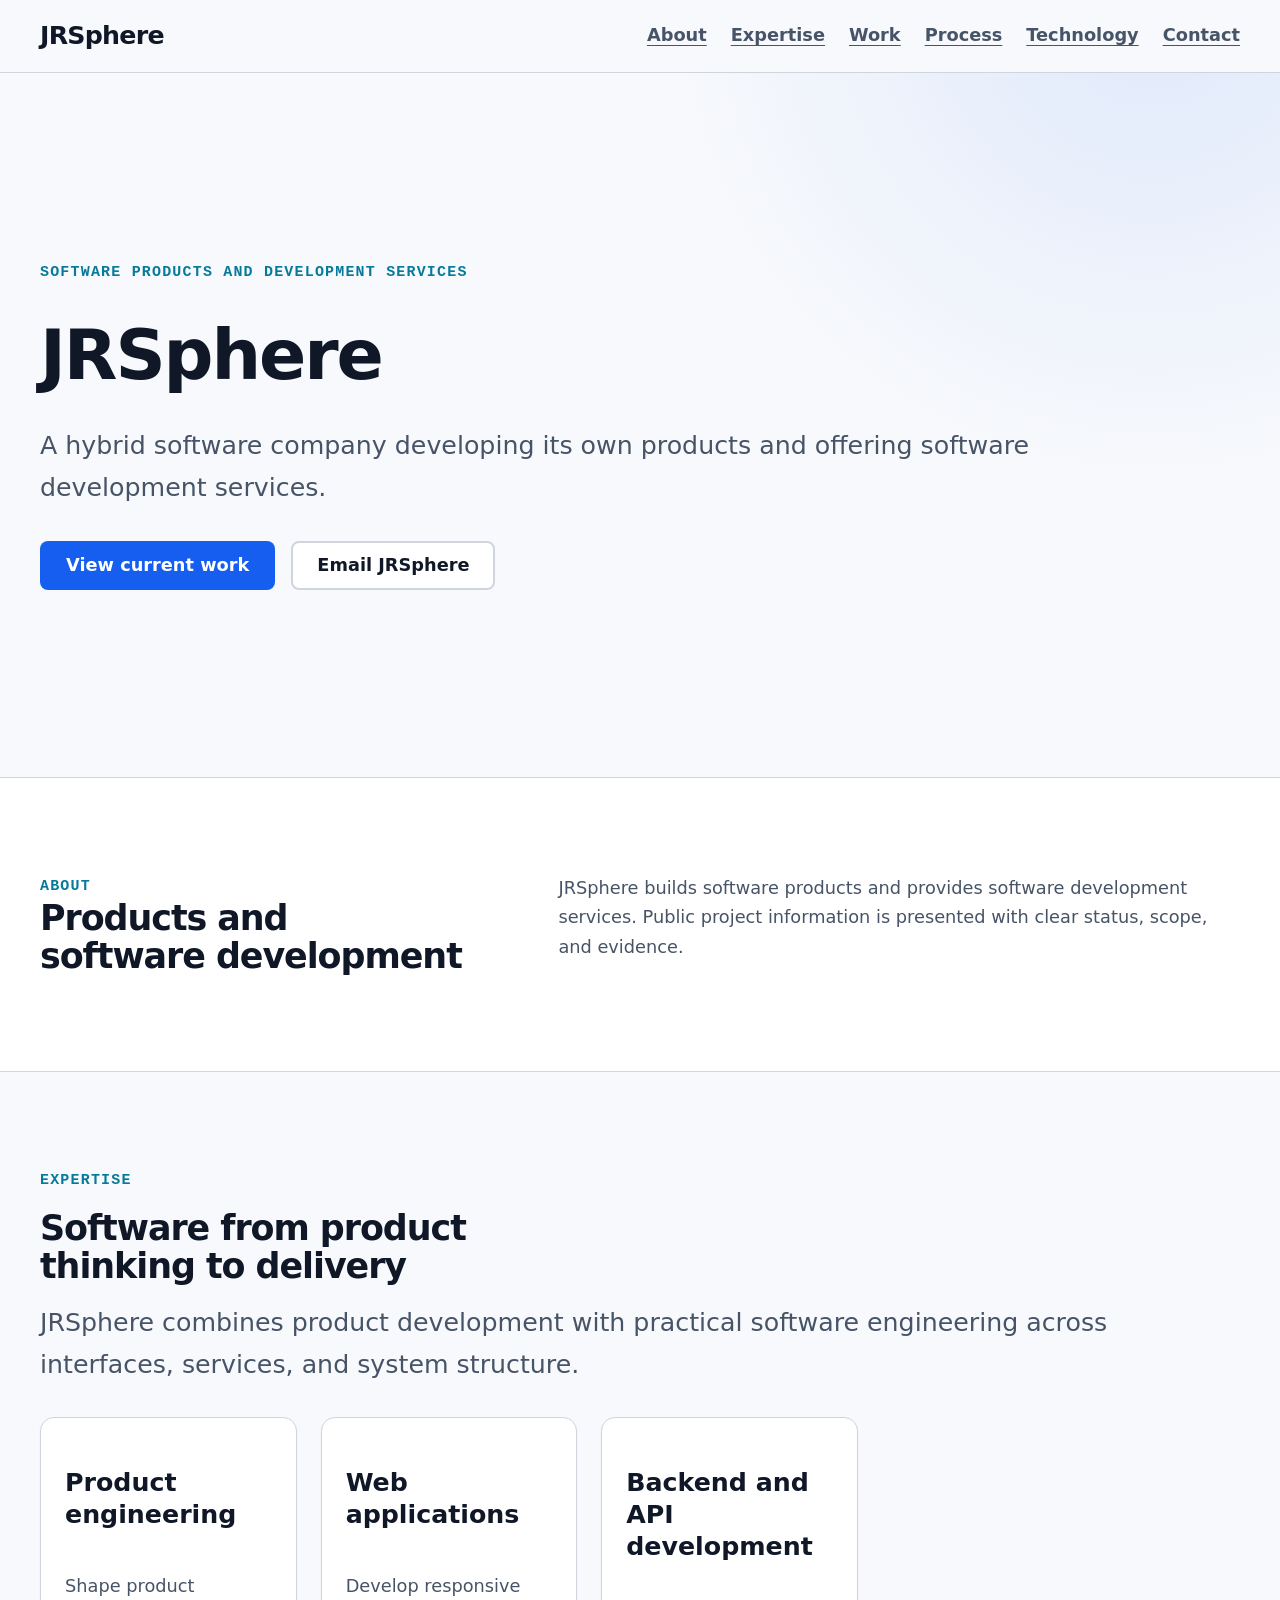
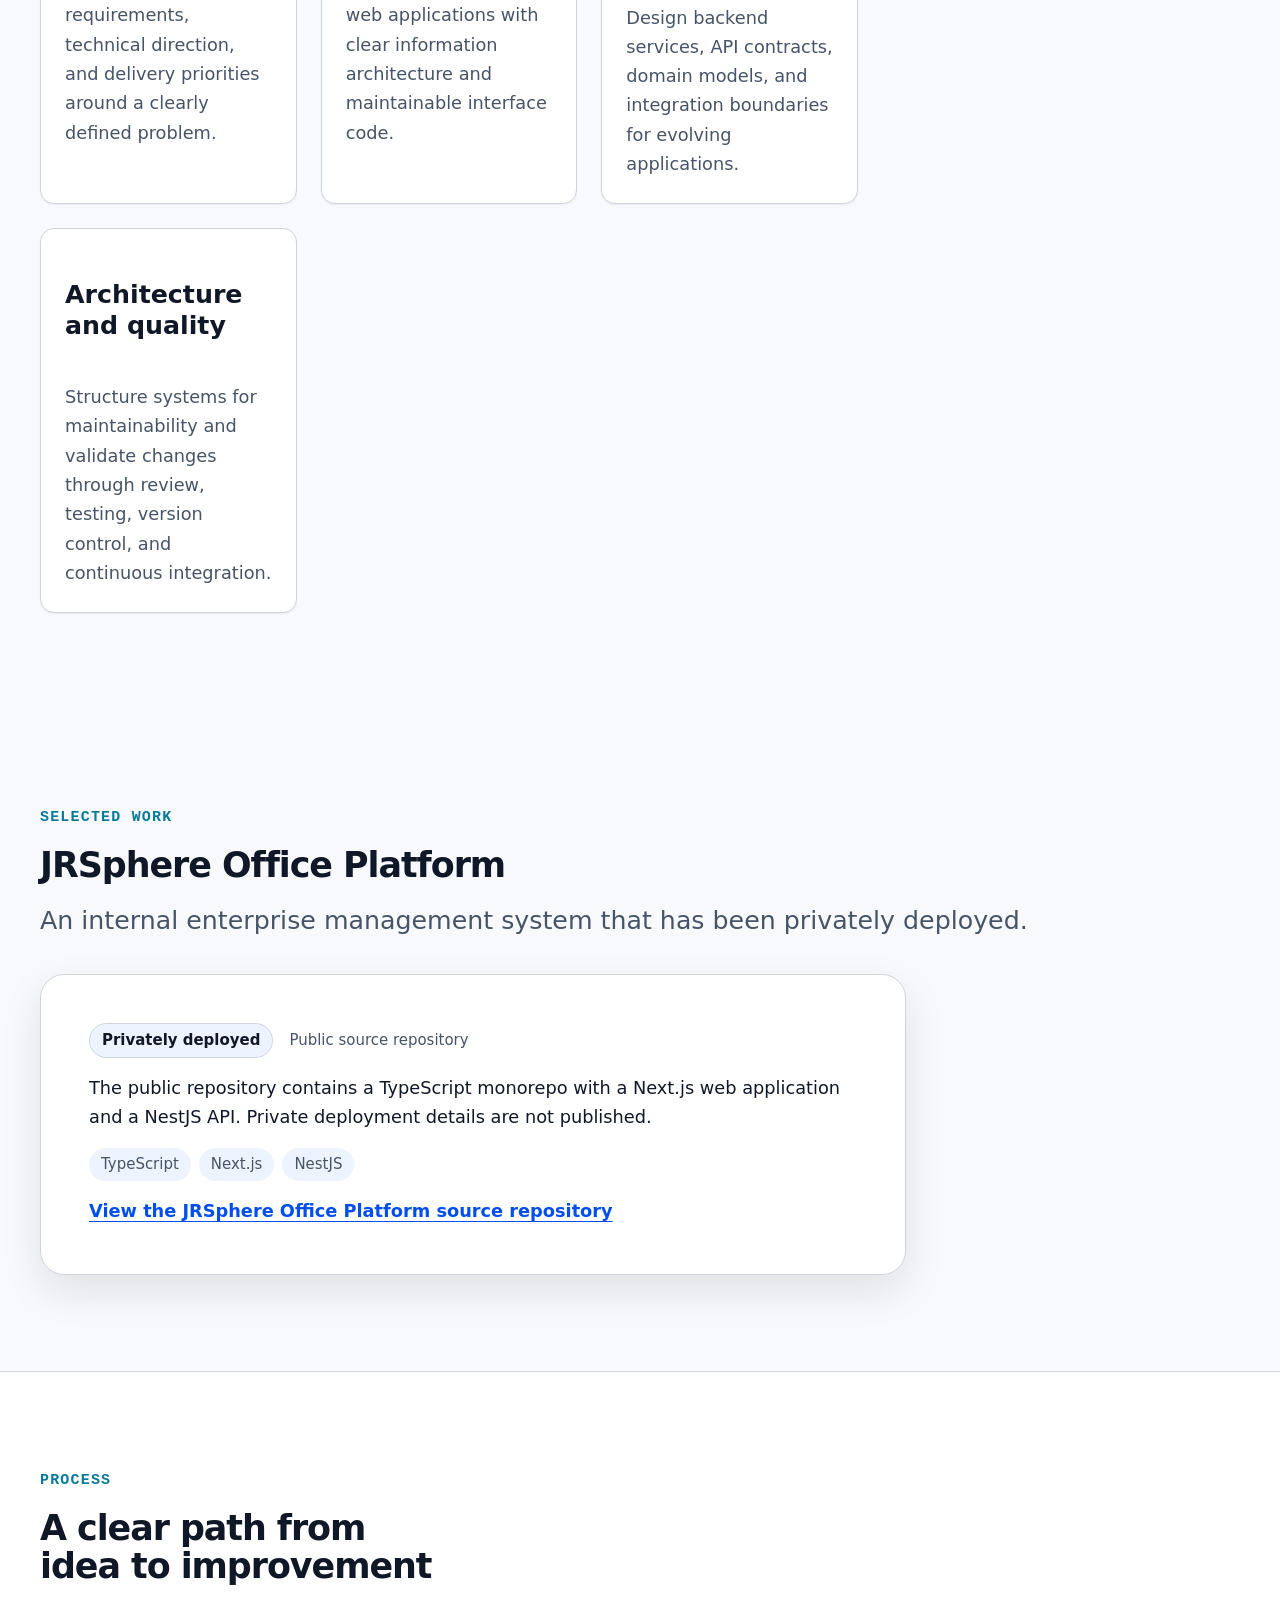
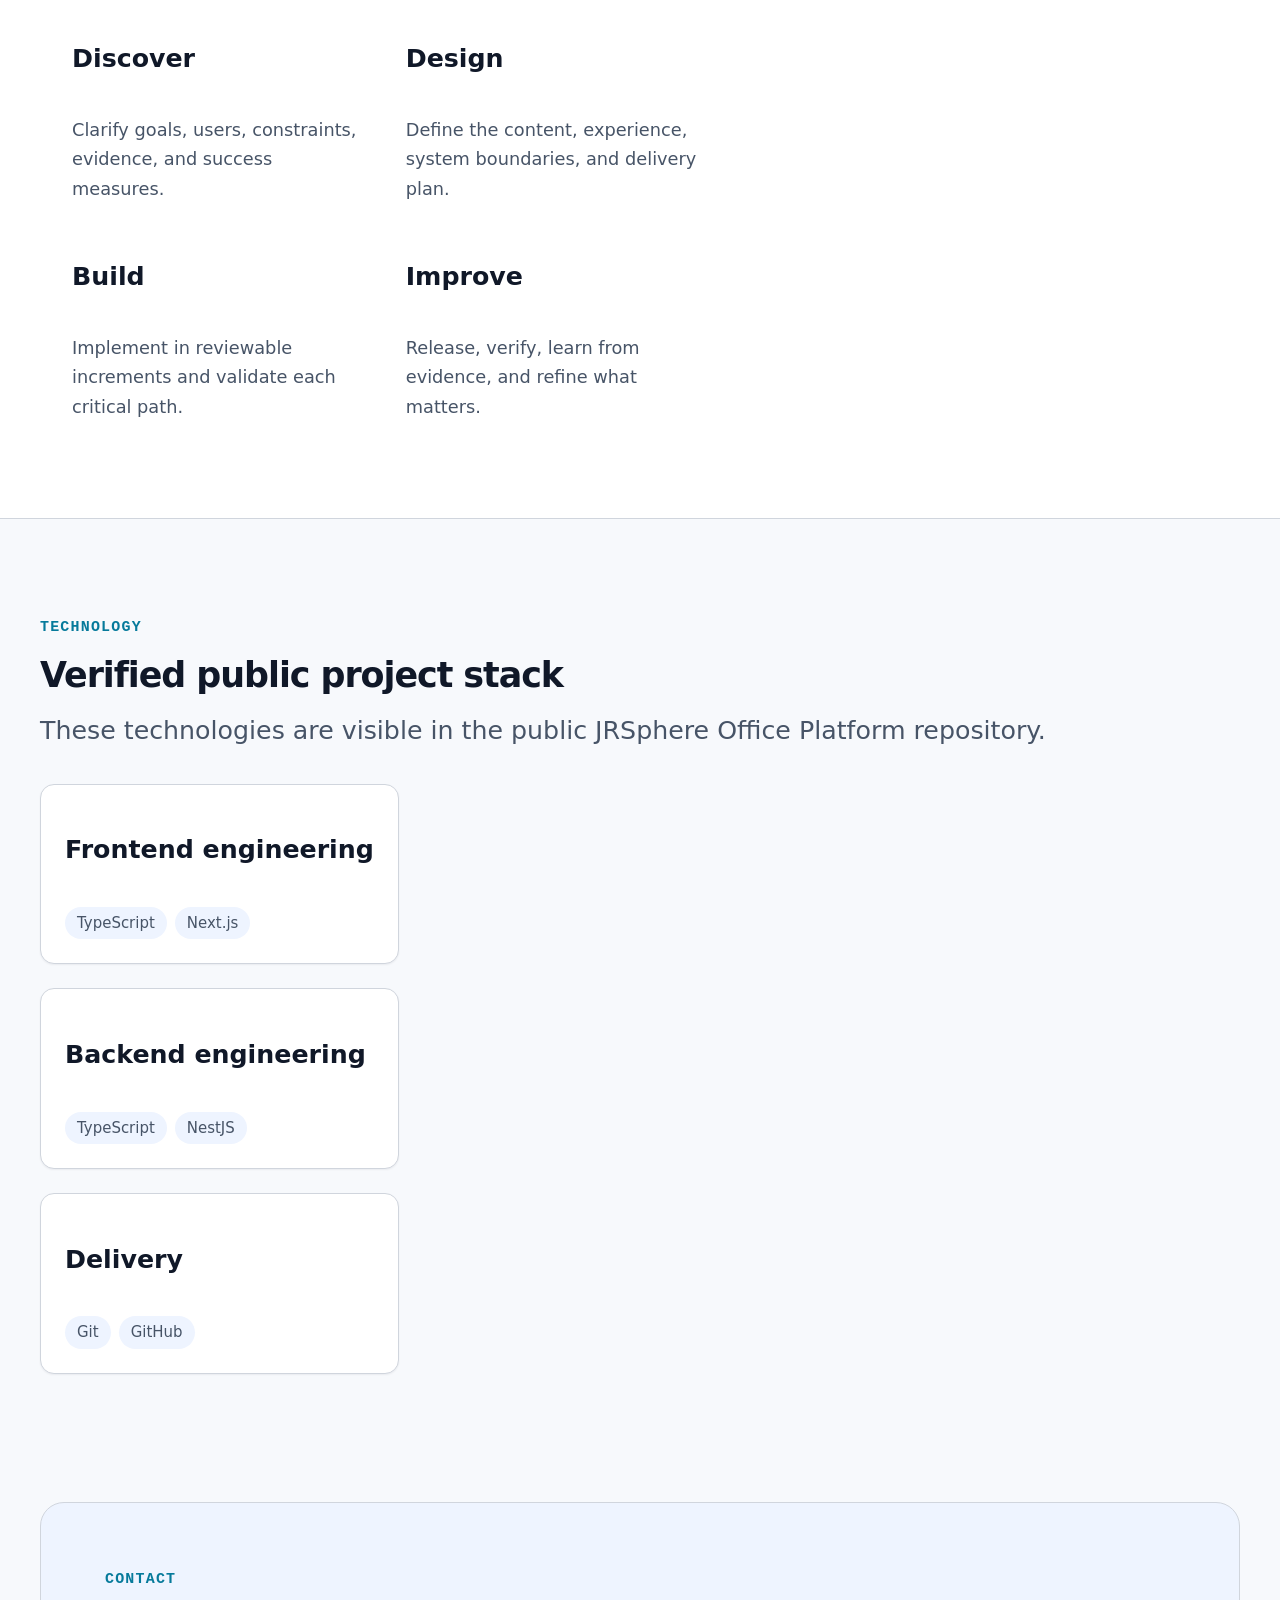
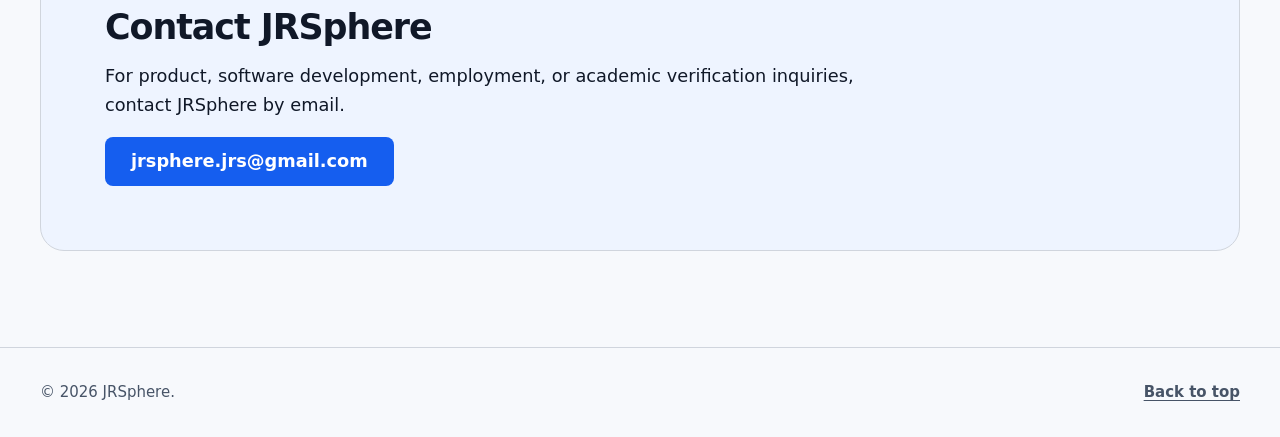
==== index.html @ bf69dee0 "feat: add static JRSphere website Co-authored-by: arena-agent <297053741+arena-agent@users.noreply.g" ====
<!doctype html>
<html lang="en">
  <head>
    <meta charset="utf-8">
    <meta name="viewport" content="width=device-width, initial-scale=1">
    <title>JRSphere | Software products and development services</title>
    <meta
      name="description"
      content="JRSphere is a hybrid software company building products and providing software development services."
    >
    <meta name="robots" content="noindex, nofollow">
    <link rel="canonical" href="https://jrspherejrs.github.io/website/">

    <meta property="og:type" content="website">
    <meta property="og:site_name" content="JRSphere">
    <meta property="og:title" content="JRSphere | Software products and development services">
    <meta
      property="og:description"
      content="JRSphere is a hybrid software company building products and providing software development services."
    >
    <meta property="og:url" content="https://jrspherejrs.github.io/website/">
    <meta
      property="og:image"
      content="https://jrspherejrs.github.io/website/assets/images/og/jrsphere-social.png"
    >
    <meta property="og:image:width" content="1200">
    <meta property="og:image:height" content="630">
    <meta
      property="og:image:alt"
      content="JRSphere — Software products and development services"
    >

    <meta name="twitter:card" content="summary_large_image">
    <meta name="twitter:title" content="JRSphere | Software products and development services">
    <meta
      name="twitter:description"
      content="JRSphere is a hybrid software company building products and providing software development services."
    >
    <meta
      name="twitter:image"
      content="https://jrspherejrs.github.io/website/assets/images/og/jrsphere-social.png"
    >
    <meta
      name="twitter:image:alt"
      content="JRSphere — Software products and development services"
    >

    <meta name="theme-color" content="#f7f9fc" media="(prefers-color-scheme: light)">
    <meta name="theme-color" content="#081120" media="(prefers-color-scheme: dark)">
    <link rel="icon" href="assets/icons/favicon.svg" type="image/svg+xml">
    <link rel="stylesheet" href="assets/css/reset.css">
    <link rel="stylesheet" href="assets/css/tokens.css">
    <link rel="stylesheet" href="assets/css/main.css">
    <script type="application/ld+json">
      {
        "@context": "https://schema.org",
        "@graph": [
          {
            "@type": "Organization",
            "@id": "https://jrspherejrs.github.io/website/#organization",
            "name": "JRSphere",
            "url": "https://jrspherejrs.github.io/website/",
            "email": "mailto:jrsphere.jrs@gmail.com",
            "sameAs": ["https://github.com/JRSphere"]
          },
          {
            "@type": "WebSite",
            "@id": "https://jrspherejrs.github.io/website/#website",
            "url": "https://jrspherejrs.github.io/website/",
            "name": "JRSphere",
            "publisher": {
              "@id": "https://jrspherejrs.github.io/website/#organization"
            },
            "inLanguage": "en"
          }
        ]
      }
    </script>
  </head>
  <body id="top">
    <a class="skip-link" href="#main-content">Skip to main content</a>

    <header class="site-header">
      <div class="container site-header__inner">
        <a class="wordmark" href="./" aria-label="JRSphere home">JRSphere</a>
        <nav aria-label="Primary navigation">
          <ul class="nav-list" role="list">
            <li><a href="#about">About</a></li>
            <li><a href="#expertise">Expertise</a></li>
            <li><a href="#work">Work</a></li>
            <li><a href="#process">Process</a></li>
            <li><a href="#technology">Technology</a></li>
            <li><a href="#contact">Contact</a></li>
          </ul>
        </nav>
      </div>
    </header>

    <main id="main-content">
      <section class="hero section" aria-labelledby="hero-title">
        <div class="container stack stack--large">
          <p class="eyebrow">Software products and development services</p>
          <h1 id="hero-title">JRSphere</h1>
          <p class="hero__summary">
            A hybrid software company developing its own products and offering
            software development services.
          </p>
          <div class="cluster">
            <a class="button button--primary" href="#work">View current work</a>
            <a class="button button--secondary" href="mailto:jrsphere.jrs@gmail.com">
              Email JRSphere
            </a>
          </div>
        </div>
      </section>

      <section class="section section--surface" id="about" aria-labelledby="about-title">
        <div class="container content-grid">
          <div>
            <p class="eyebrow">About</p>
            <h2 id="about-title">Products and software development</h2>
          </div>
          <div class="prose">
            <p>
              JRSphere builds software products and provides software development
              services. Public project information is presented with clear status,
              scope, and evidence.
            </p>
          </div>
        </div>
      </section>

      <section class="section" id="expertise" aria-labelledby="expertise-title">
        <div class="container stack stack--large">
          <div class="section-heading stack">
            <p class="eyebrow">Expertise</p>
            <h2 id="expertise-title">Software from product thinking to delivery</h2>
            <p>
              JRSphere combines product development with practical software
              engineering across interfaces, services, and system structure.
            </p>
          </div>

          <div class="card-grid">
            <article class="card stack">
              <h3>Product engineering</h3>
              <p>
                Shape product requirements, technical direction, and delivery
                priorities around a clearly defined problem.
              </p>
            </article>
            <article class="card stack">
              <h3>Web applications</h3>
              <p>
                Develop responsive web applications with clear information
                architecture and maintainable interface code.
              </p>
            </article>
            <article class="card stack">
              <h3>Backend and API development</h3>
              <p>
                Design backend services, API contracts, domain models, and
                integration boundaries for evolving applications.
              </p>
            </article>
            <article class="card stack">
              <h3>Architecture and quality</h3>
              <p>
                Structure systems for maintainability and validate changes through
                review, testing, version control, and continuous integration.
              </p>
            </article>
          </div>
        </div>
      </section>

      <section class="section" id="work" aria-labelledby="work-title">
        <div class="container stack stack--large">
          <div class="section-heading stack">
            <p class="eyebrow">Selected work</p>
            <h2 id="work-title">JRSphere Office Platform</h2>
            <p>
              An internal enterprise management system that has been privately
              deployed.
            </p>
          </div>

          <article class="project-card stack">
            <div class="cluster project-card__meta">
              <span class="status">Privately deployed</span>
              <span>Public source repository</span>
            </div>
            <p>
              The public repository contains a TypeScript monorepo with a Next.js
              web application and a NestJS API. Private deployment details are not
              published.
            </p>
            <ul class="tag-list" role="list" aria-label="Technologies">
              <li>TypeScript</li>
              <li>Next.js</li>
              <li>NestJS</li>
            </ul>
            <p>
              <a class="text-link" href="https://github.com/JRSphere/jrs-platform">
                View the JRSphere Office Platform source repository
              </a>
            </p>
          </article>
        </div>
      </section>

      <section class="section section--surface" id="process" aria-labelledby="process-title">
        <div class="container stack stack--large">
          <div class="section-heading stack">
            <p class="eyebrow">Process</p>
            <h2 id="process-title">A clear path from idea to improvement</h2>
          </div>

          <ol class="process-list">
            <li class="stack">
              <h3>Discover</h3>
              <p>Clarify goals, users, constraints, evidence, and success measures.</p>
            </li>
            <li class="stack">
              <h3>Design</h3>
              <p>Define the content, experience, system boundaries, and delivery plan.</p>
            </li>
            <li class="stack">
              <h3>Build</h3>
              <p>Implement in reviewable increments and validate each critical path.</p>
            </li>
            <li class="stack">
              <h3>Improve</h3>
              <p>Release, verify, learn from evidence, and refine what matters.</p>
            </li>
          </ol>
        </div>
      </section>

      <section class="section" id="technology" aria-labelledby="technology-title">
        <div class="container stack stack--large">
          <div class="section-heading stack">
            <p class="eyebrow">Technology</p>
            <h2 id="technology-title">Verified public project stack</h2>
            <p>
              These technologies are visible in the public JRSphere Office Platform
              repository.
            </p>
          </div>

          <div class="technology-groups">
            <section class="technology-group stack" aria-labelledby="frontend-title">
              <h3 id="frontend-title">Frontend engineering</h3>
              <ul class="tag-list" role="list">
                <li>TypeScript</li>
                <li>Next.js</li>
              </ul>
            </section>
            <section class="technology-group stack" aria-labelledby="backend-title">
              <h3 id="backend-title">Backend engineering</h3>
              <ul class="tag-list" role="list">
                <li>TypeScript</li>
                <li>NestJS</li>
              </ul>
            </section>
            <section class="technology-group stack" aria-labelledby="delivery-title">
              <h3 id="delivery-title">Delivery</h3>
              <ul class="tag-list" role="list">
                <li>Git</li>
                <li>GitHub</li>
              </ul>
            </section>
          </div>
        </div>
      </section>

      <section class="section section--contact" id="contact" aria-labelledby="contact-title">
        <div class="container contact-panel stack">
          <p class="eyebrow">Contact</p>
          <h2 id="contact-title">Contact JRSphere</h2>
          <p>
            For product, software development, employment, or academic verification
            inquiries, contact JRSphere by email.
          </p>
          <p>
            <a class="button button--primary" href="mailto:jrsphere.jrs@gmail.com">
              jrsphere.jrs@gmail.com
            </a>
          </p>
        </div>
      </section>
    </main>

    <footer class="site-footer">
      <div class="container cluster site-footer__inner">
        <p>© 2026 JRSphere.</p>
        <a href="#top">Back to top</a>
      </div>
    </footer>
  </body>
</html>
---- assets/css/tokens.css ----
:root {
  color-scheme: light dark;

  --color-bg: #f7f9fc;
  --color-surface: #ffffff;
  --color-surface-raised: #eef4ff;
  --color-text: #101828;
  --color-text-muted: #475467;
  --color-brand: #155eef;
  --color-brand-strong: #004eeb;
  --color-accent: #067a9b;
  --color-border: #d0d5dd;
  --color-focus: #ffbf47;
  --color-on-brand: #ffffff;

  --font-sans: Inter, ui-sans-serif, system-ui, -apple-system, BlinkMacSystemFont,
    "Segoe UI", sans-serif;
  --font-mono: "IBM Plex Mono", "SFMono-Regular", Consolas, monospace;

  --step--1: clamp(0.875rem, 0.84rem + 0.12vw, 0.95rem);
  --step-0: clamp(1rem, 0.95rem + 0.2vw, 1.125rem);
  --step-1: clamp(1.25rem, 1.1rem + 0.6vw, 1.6rem);
  --step-2: clamp(1.6rem, 1.3rem + 1.1vw, 2.25rem);
  --step-3: clamp(2.1rem, 1.6rem + 2vw, 3.5rem);
  --step-4: clamp(2.7rem, 1.8rem + 3.2vw, 5rem);

  --space-1: 0.25rem;
  --space-2: 0.5rem;
  --space-3: 0.75rem;
  --space-4: 1rem;
  --space-6: 1.5rem;
  --space-8: 2rem;
  --space-12: 3rem;
  --space-16: 4rem;
  --space-24: 6rem;

  --radius-sm: 0.5rem;
  --radius-md: 0.875rem;
  --radius-lg: 1.5rem;
  --shadow-sm: 0 1px 2px rgb(16 24 40 / 0.06);
  --shadow-md: 0 1rem 2.5rem rgb(16 24 40 / 0.1);
  --content-max: 75rem;
  --text-max: 68ch;
}

@media (prefers-color-scheme: dark) {
  :root {
    --color-bg: #081120;
    --color-surface: #101828;
    --color-surface-raised: #16233a;
    --color-text: #f2f4f7;
    --color-text-muted: #b8c2d1;
    --color-brand: #84adff;
    --color-brand-strong: #b2ccff;
    --color-accent: #67e3f9;
    --color-border: #344054;
    --color-focus: #ffbf47;
    --color-on-brand: #081120;
    --shadow-sm: 0 1px 2px rgb(0 0 0 / 0.3);
    --shadow-md: 0 1rem 2.5rem rgb(0 0 0 / 0.35);
  }
}
---- assets/css/main.css ----
html {
  background: var(--color-bg);
  scroll-behavior: smooth;
}

body {
  background:
    radial-gradient(circle at 90% 0%, rgba(21, 94, 239, 0.1), transparent 30rem),
    var(--color-bg);
  color: var(--color-text);
  font-family: var(--font-sans);
  font-size: var(--step-0);
  line-height: 1.65;
  -webkit-font-smoothing: antialiased;
}

h1,
h2 {
  max-inline-size: 22ch;
  font-weight: 750;
  letter-spacing: -0.03em;
  line-height: 1.1;
  text-wrap: balance;
}

h1 {
  font-size: var(--step-4);
}

h2 {
  font-size: var(--step-2);
}

p {
  max-inline-size: var(--text-max);
}

a {
  text-underline-offset: 0.2em;
  text-decoration-thickness: 0.08em;
}

a:hover {
  text-decoration-thickness: 0.14em;
}

:focus-visible {
  outline: 0.2rem solid var(--color-focus);
  outline-offset: 0.2rem;
}

.container {
  inline-size: min(100% - 2rem, var(--content-max));
  margin-inline: auto;
}

.section {
  padding-block: clamp(var(--space-16), 10vw, var(--space-24));
}

.section--surface {
  background: var(--color-surface);
  border-block: 1px solid var(--color-border);
}

.section--contact {
  padding-block-start: var(--space-8);
}

.stack {
  display: flex;
  flex-direction: column;
  align-items: flex-start;
  gap: var(--space-4);
}

.stack--large {
  gap: var(--space-8);
}

.cluster {
  display: flex;
  flex-wrap: wrap;
  align-items: center;
  gap: var(--space-4);
}

.skip-link {
  position: fixed;
  inset-block-start: var(--space-4);
  inset-inline-start: var(--space-4);
  z-index: 10;
  padding: var(--space-3) var(--space-4);
  border-radius: var(--radius-sm);
  background: var(--color-text);
  color: var(--color-bg);
  font-weight: 700;
  transform: translateY(-200%);
}

.skip-link:focus {
  transform: translateY(0);
}

.site-header {
  border-block-end: 1px solid var(--color-border);
  background: var(--color-bg);
}

.site-header__inner {
  display: flex;
  flex-wrap: wrap;
  align-items: center;
  justify-content: space-between;
  gap: var(--space-4) var(--space-8);
  min-block-size: 4.5rem;
  padding-block: var(--space-3);
}

.wordmark {
  color: var(--color-text);
  font-size: var(--step-1);
  font-weight: 800;
  letter-spacing: -0.03em;
  text-decoration: none;
}

.nav-list {
  display: flex;
  flex-wrap: wrap;
  gap: var(--space-3) var(--space-6);
}

.nav-list a,
.site-footer a {
  color: var(--color-text-muted);
  font-weight: 650;
}

.nav-list a:hover,
.site-footer a:hover {
  color: var(--color-brand-strong);
}

.hero {
  min-block-size: min(44rem, calc(100vh - 4.5rem));
  display: grid;
  align-items: center;
}

.hero__summary {
  color: var(--color-text-muted);
  font-size: var(--step-1);
}

.eyebrow {
  color: var(--color-accent);
  font-family: var(--font-mono);
  font-size: var(--step--1);
  font-weight: 700;
  letter-spacing: 0.08em;
  text-transform: uppercase;
}

.button {
  display: inline-flex;
  align-items: center;
  justify-content: center;
  min-block-size: 2.75rem;
  padding: var(--space-3) var(--space-6);
  border: 2px solid transparent;
  border-radius: var(--radius-sm);
  font-weight: 750;
  line-height: 1.2;
  text-align: center;
  text-decoration: none;
}

.button--primary {
  background: var(--color-brand);
  color: var(--color-on-brand);
}

.button--primary:hover {
  background: var(--color-brand-strong);
}

.button--secondary {
  border-color: var(--color-border);
  background: var(--color-surface);
  color: var(--color-text);
}

.button--secondary:hover {
  border-color: var(--color-brand);
}

.content-grid {
  display: grid;
  gap: var(--space-8);
}

.prose {
  color: var(--color-text-muted);
}

.section-heading > p:last-child {
  color: var(--color-text-muted);
  font-size: var(--step-1);
}

.card-grid,
.technology-groups {
  display: grid;
  grid-template-columns: repeat(auto-fit, minmax(min(100%, 16rem), 1fr));
  gap: var(--space-6);
}

.card,
.technology-group {
  padding: var(--space-6);
  border: 1px solid var(--color-border);
  border-radius: var(--radius-md);
  background: var(--color-surface);
  box-shadow: var(--shadow-sm);
}

.card h3,
.process-list h3,
.technology-group h3 {
  font-size: var(--step-1);
  line-height: 1.25;
}

.card p,
.process-list p {
  color: var(--color-text-muted);
}

.process-list {
  display: grid;
  grid-template-columns: repeat(auto-fit, minmax(min(100%, 14rem), 1fr));
  gap: var(--space-8);
  margin: 0;
  padding-inline-start: var(--space-6);
}

.process-list li {
  padding-inline-start: var(--space-2);
}

.process-list li::marker {
  color: var(--color-brand-strong);
  font-family: var(--font-mono);
  font-weight: 800;
}

.project-card {
  padding: clamp(var(--space-6), 5vw, var(--space-12));
  border: 1px solid var(--color-border);
  border-radius: var(--radius-lg);
  background: var(--color-surface);
  box-shadow: var(--shadow-md);
}

.project-card__meta {
  color: var(--color-text-muted);
  font-size: var(--step--1);
}

.status {
  padding: var(--space-1) var(--space-3);
  border: 1px solid var(--color-border);
  border-radius: 999px;
  background: var(--color-surface-raised);
  color: var(--color-text);
  font-weight: 700;
}

.tag-list {
  display: flex;
  flex-wrap: wrap;
  gap: var(--space-2);
}

.tag-list li {
  padding: var(--space-1) var(--space-3);
  border-radius: 999px;
  background: var(--color-surface-raised);
  color: var(--color-text-muted);
  font-size: var(--step--1);
}

.text-link {
  color: var(--color-brand-strong);
  font-weight: 750;
}

.contact-panel {
  padding: clamp(var(--space-8), 7vw, var(--space-16));
  border: 1px solid var(--color-border);
  border-radius: var(--radius-lg);
  background: var(--color-surface-raised);
}

.site-footer {
  padding-block: var(--space-8);
  border-block-start: 1px solid var(--color-border);
  color: var(--color-text-muted);
  font-size: var(--step--1);
}

.site-footer__inner {
  justify-content: space-between;
}

@media (min-width: 48rem) {
  .content-grid {
    grid-template-columns: minmax(0, 0.8fr) minmax(0, 1.2fr);
    gap: var(--space-16);
  }
}

@media (prefers-reduced-motion: reduce) {
  html {
    scroll-behavior: auto;
  }
}

@media (forced-colors: active) {
  .button,
  .project-card,
  .contact-panel,
  .status {
    border: 1px solid ButtonText;
  }
}

.error-layout {
  display: grid;
  grid-template-rows: auto 1fr auto;
  min-block-size: 100vh;
}

.error-page {
  display: grid;
  align-items: center;
}

.error-panel {
  padding: clamp(var(--space-8), 7vw, var(--space-16));
  border: 1px solid var(--color-border);
  border-radius: var(--radius-lg);
  background: var(--color-surface);
  box-shadow: var(--shadow-md);
}

.error-code {
  color: var(--color-surface-raised);
  font-size: clamp(5rem, 22vw, 12rem);
  font-weight: 900;
  letter-spacing: -0.08em;
  line-height: 0.75;
  user-select: none;
}

.error-summary {
  color: var(--color-text-muted);
  font-size: var(--step-1);
}

@media (forced-colors: active) {
  .error-panel {
    border: 1px solid CanvasText;
  }

  .error-code {
    color: CanvasText;
  }
}
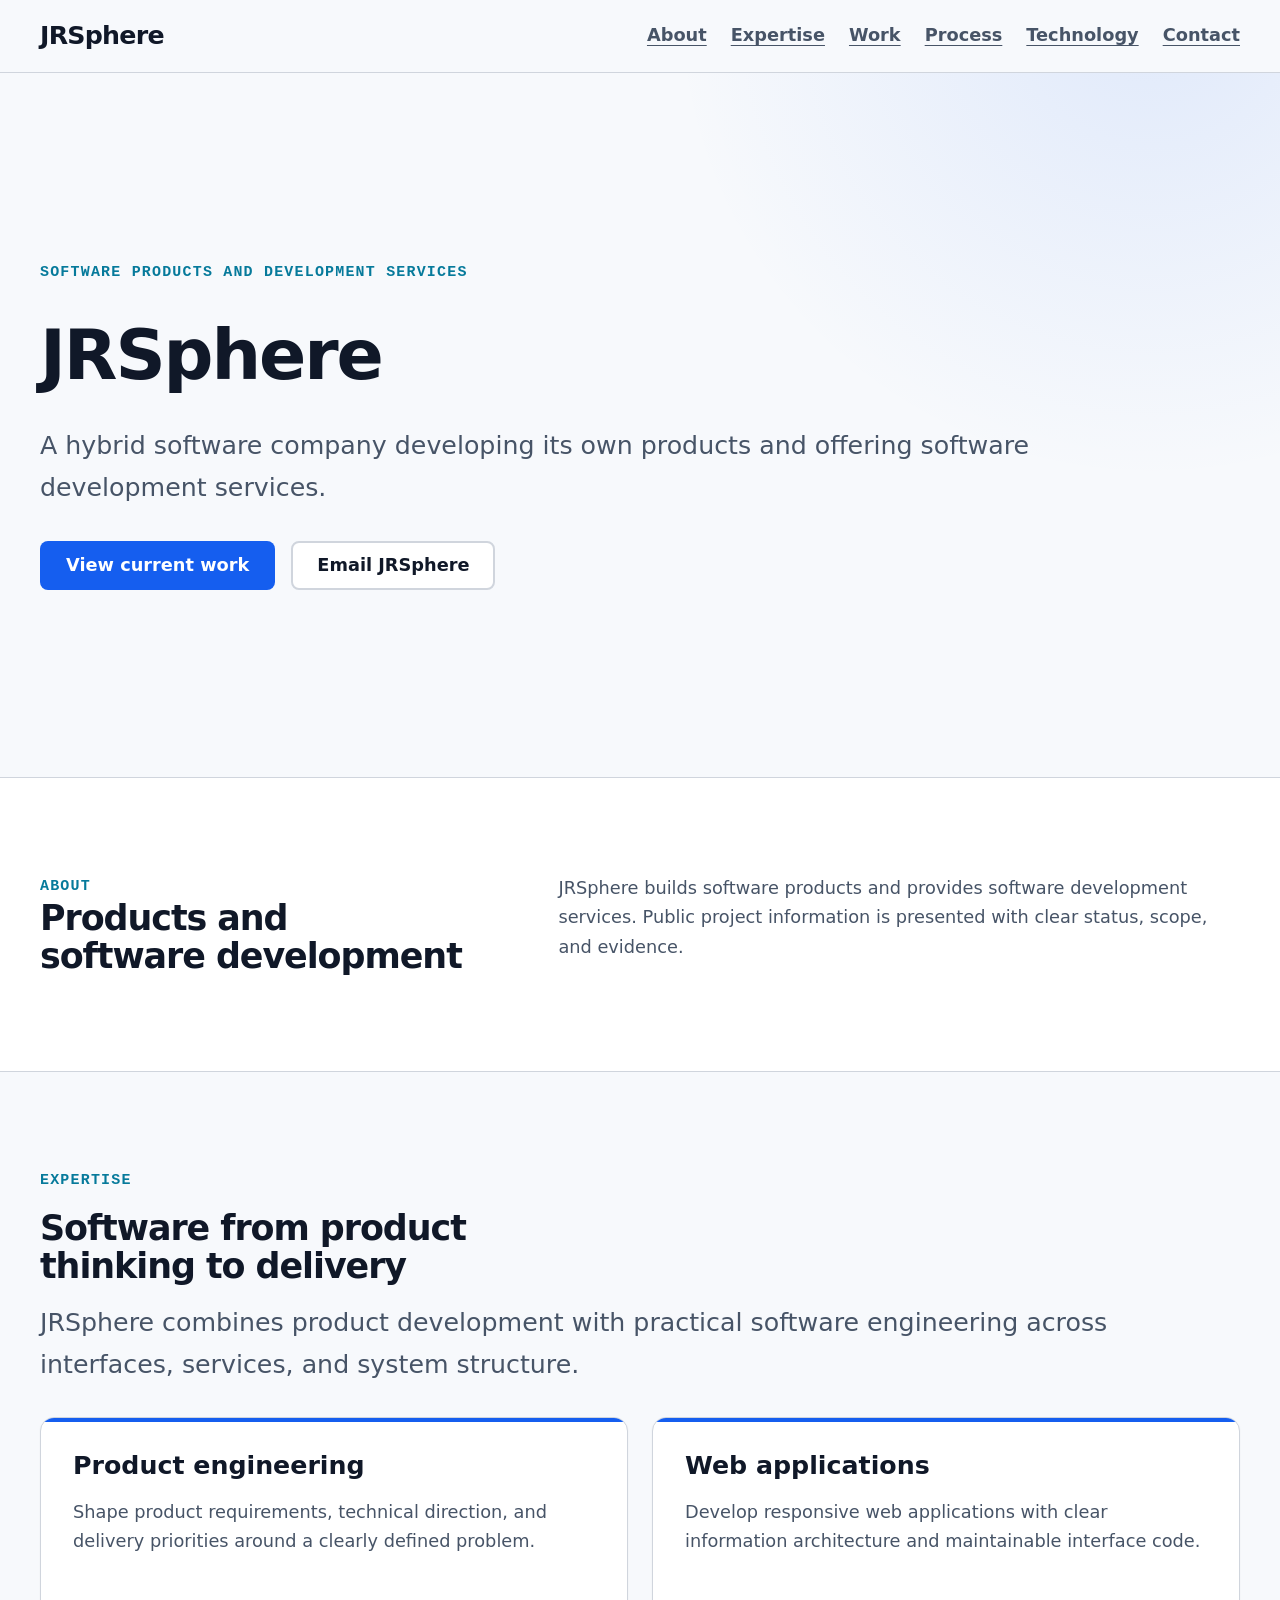
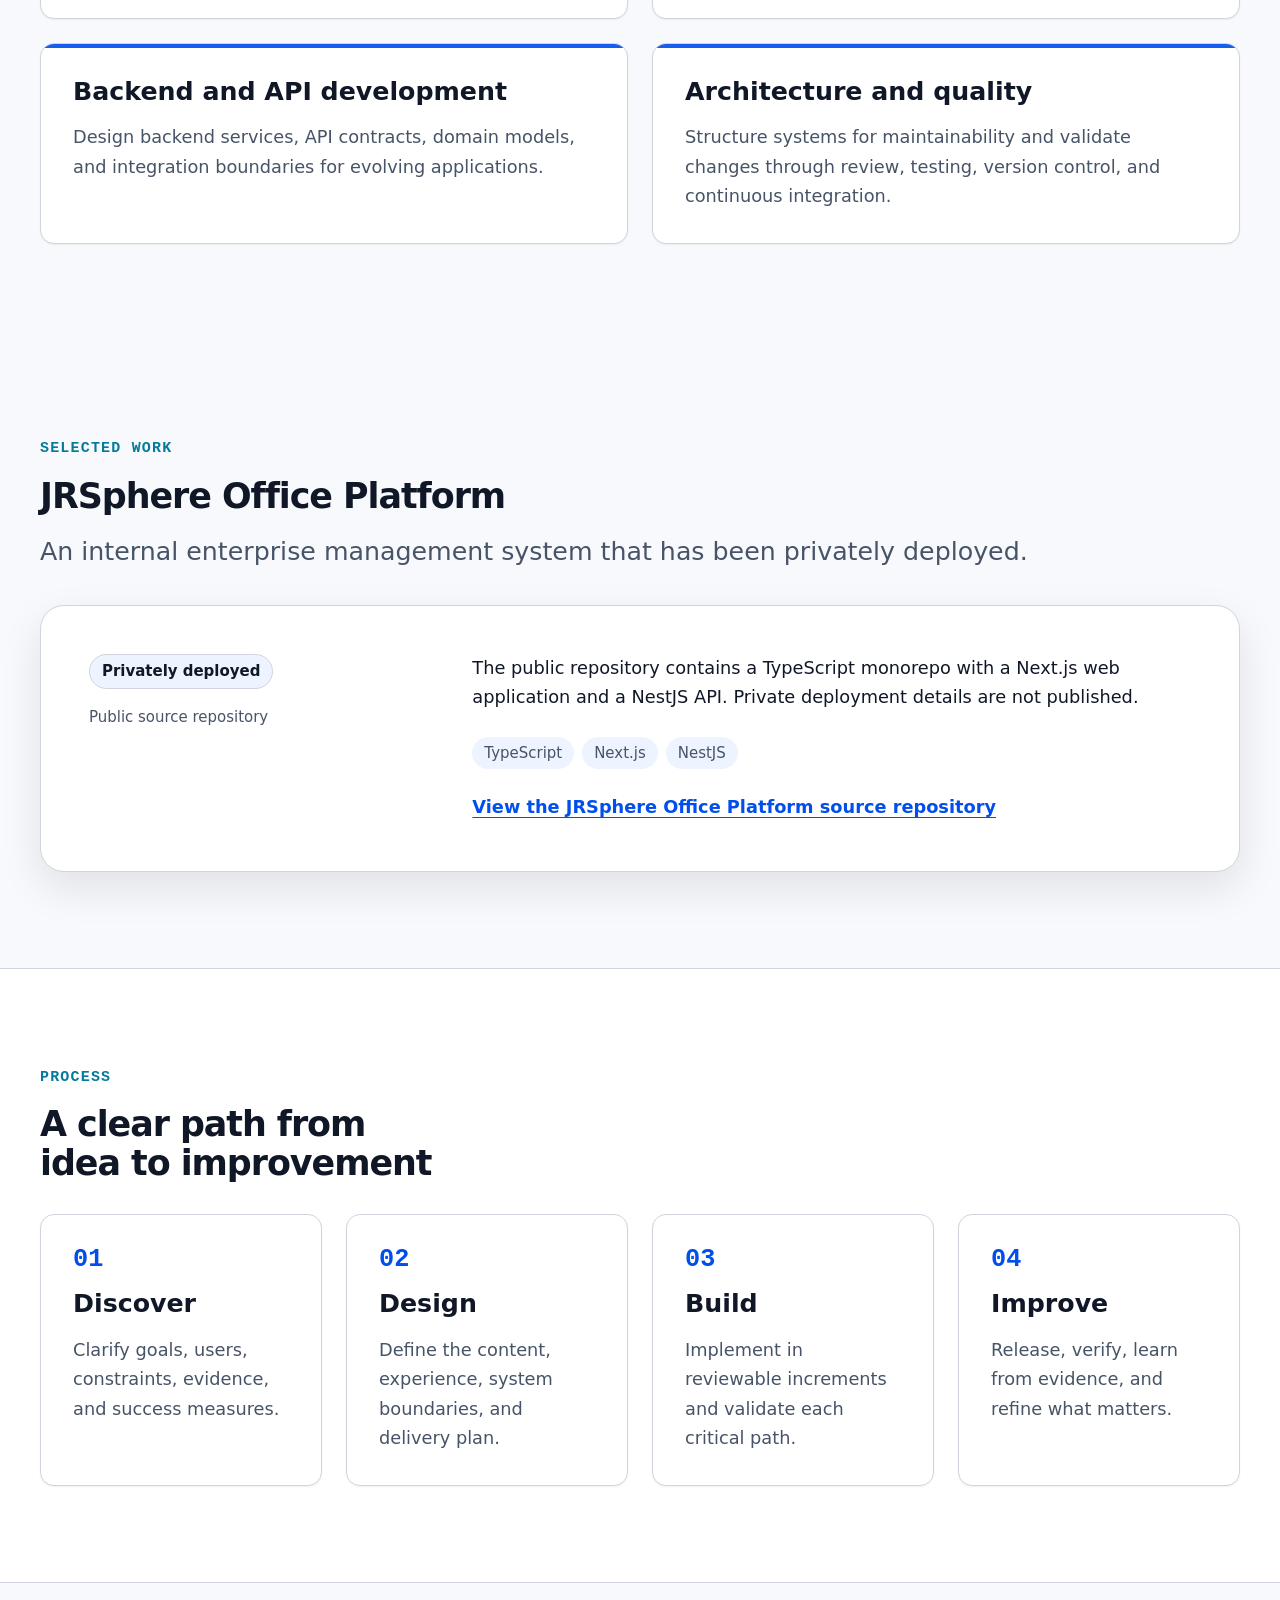
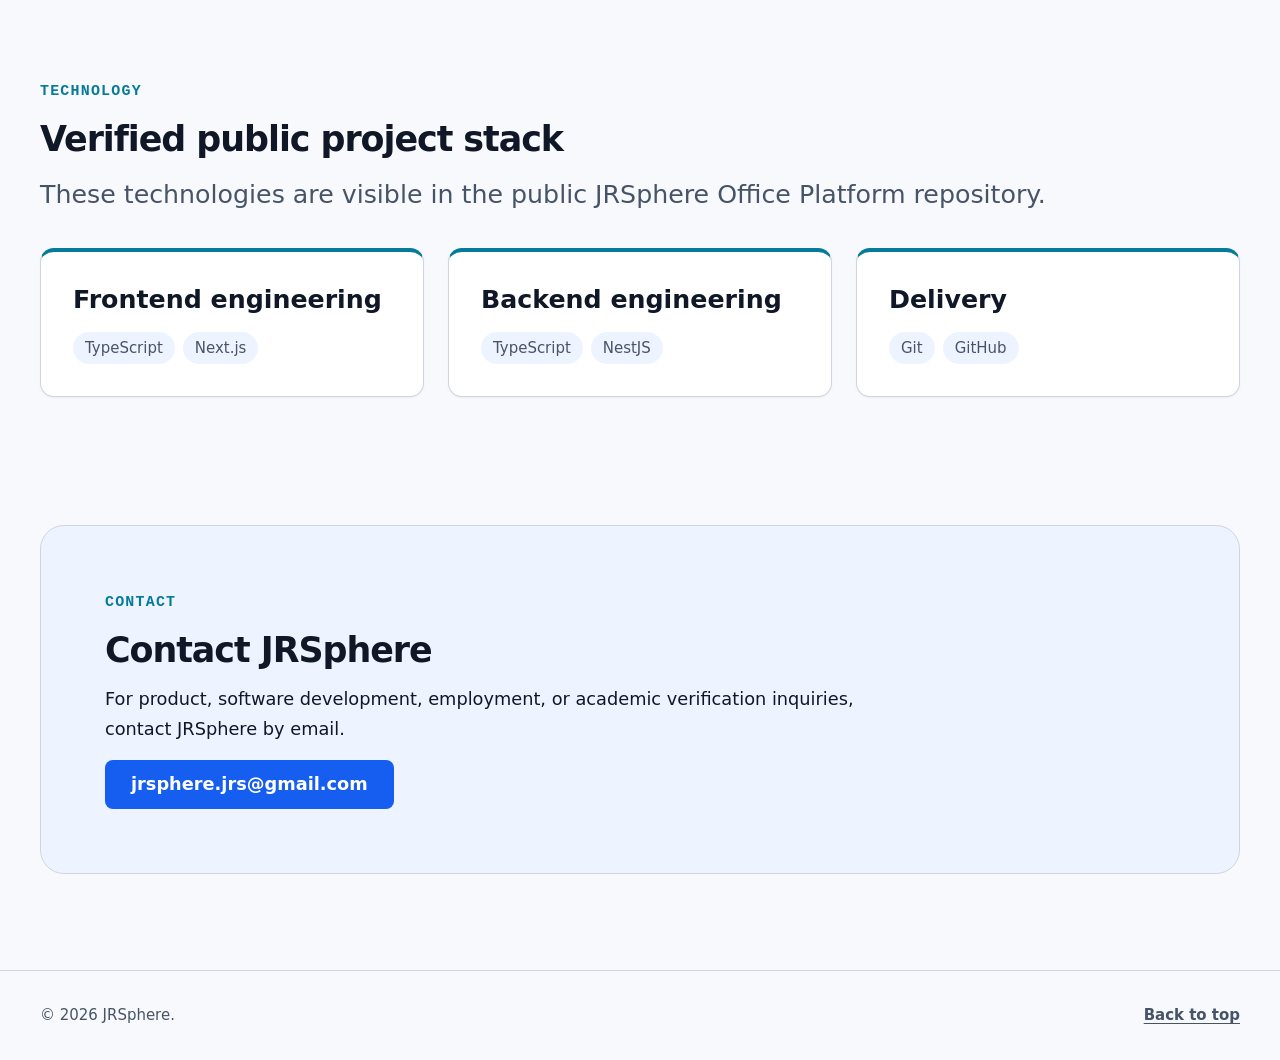
==== commit 75e1fe54: "feat: add professional responsive layouts Co-authored-by: arena-agent <297053741+arena-agent@users.n" ====
--- a/index.html
+++ b/index.html
@@ -83,7 +83,16 @@
     <header class="site-header">
       <div class="container site-header__inner">
         <a class="wordmark" href="./" aria-label="JRSphere home">JRSphere</a>
-        <nav aria-label="Primary navigation">
+        <button
+          class="nav-toggle"
+          type="button"
+          aria-expanded="false"
+          aria-controls="primary-navigation"
+          hidden
+        >
+          Menu
+        </button>
+        <nav id="primary-navigation" aria-label="Primary navigation">
           <ul class="nav-list" role="list">
             <li><a href="#about">About</a></li>
             <li><a href="#expertise">Expertise</a></li>
@@ -185,7 +194,7 @@
             </p>
           </div>
 
-          <article class="project-card stack">
+          <div class="project-card stack">
             <div class="cluster project-card__meta">
               <span class="status">Privately deployed</span>
               <span>Public source repository</span>
@@ -205,7 +214,7 @@
                 View the JRSphere Office Platform source repository
               </a>
             </p>
-          </article>
+          </div>
         </div>
       </section>
 
@@ -216,7 +225,7 @@
             <h2 id="process-title">A clear path from idea to improvement</h2>
           </div>
 
-          <ol class="process-list">
+          <ol class="process-list" role="list">
             <li class="stack">
               <h3>Discover</h3>
               <p>Clarify goals, users, constraints, evidence, and success measures.</p>
@@ -297,5 +306,6 @@
         <a href="#top">Back to top</a>
       </div>
     </footer>
+    <script src="assets/js/navigation.js" defer></script>
   </body>
 </html>
--- a/assets/css/tokens.css
+++ b/assets/css/tokens.css
@@ -10,7 +10,7 @@
   --color-brand-strong: #004eeb;
   --color-accent: #067a9b;
   --color-border: #d0d5dd;
-  --color-focus: #ffbf47;
+  --color-focus: #004eeb;
   --color-on-brand: #ffffff;
 
   --font-sans: Inter, ui-sans-serif, system-ui, -apple-system, BlinkMacSystemFont,
@@ -54,7 +54,7 @@
     --color-brand-strong: #b2ccff;
     --color-accent: #67e3f9;
     --color-border: #344054;
-    --color-focus: #ffbf47;
+    --color-focus: #67e3f9;
     --color-on-brand: #081120;
     --shadow-sm: 0 1px 2px rgb(0 0 0 / 0.3);
     --shadow-md: 0 1rem 2.5rem rgb(0 0 0 / 0.35);
--- a/assets/css/main.css
+++ b/assets/css/main.css
@@ -55,7 +55,7 @@
 }
 
 .section {
-  padding-block: clamp(var(--space-16), 10vw, var(--space-24));
+  padding-block: clamp(var(--space-12), 8vw, var(--space-24));
 }
 
 .section--surface {
@@ -70,7 +70,6 @@
 .stack {
   display: flex;
   flex-direction: column;
-  align-items: flex-start;
   gap: var(--space-4);
 }
 
@@ -83,6 +82,21 @@
   flex-wrap: wrap;
   align-items: center;
   gap: var(--space-4);
+}
+
+.stack > *,
+.cluster > *,
+.content-grid > *,
+.card-grid > *,
+.technology-groups > * {
+  min-inline-size: 0;
+}
+
+.card-grid,
+.project-card,
+.process-list,
+.technology-groups {
+  inline-size: 100%;
 }
 
 .skip-link {
@@ -108,13 +122,19 @@
 }
 
 .site-header__inner {
-  display: flex;
-  flex-wrap: wrap;
+  position: relative;
+  display: grid;
+  grid-template-columns: minmax(0, 1fr) auto;
   align-items: center;
-  justify-content: space-between;
-  gap: var(--space-4) var(--space-8);
+  gap: var(--space-3) var(--space-4);
   min-block-size: 4.5rem;
   padding-block: var(--space-3);
+}
+
+.site-header nav {
+  grid-column: 1 / -1;
+  inline-size: 100%;
+  max-inline-size: 100%;
 }
 
 .wordmark {
@@ -125,10 +145,42 @@
   text-decoration: none;
 }
 
+.nav-toggle {
+  display: inline-flex;
+  align-items: center;
+  justify-content: center;
+  gap: var(--space-2);
+  min-block-size: 2.75rem;
+  padding: var(--space-2) var(--space-3);
+  border: 1px solid var(--color-border);
+  border-radius: var(--radius-sm);
+  background: var(--color-surface);
+  color: var(--color-text);
+  cursor: pointer;
+  font: inherit;
+  font-weight: 750;
+}
+
+.nav-toggle::after {
+  content: "+";
+  font-family: var(--font-mono);
+  font-size: var(--step-1);
+  line-height: 1;
+}
+
+.nav-toggle[aria-expanded="true"]::after {
+  content: "−";
+}
+
 .nav-list {
-  display: flex;
-  flex-wrap: wrap;
-  gap: var(--space-3) var(--space-6);
+  display: grid;
+  grid-template-columns: repeat(2, minmax(0, 1fr));
+  gap: var(--space-1) var(--space-2);
+}
+
+.nav-list a {
+  display: block;
+  padding: var(--space-2) var(--space-1);
 }
 
 .nav-list a,
@@ -143,7 +195,6 @@
 }
 
 .hero {
-  min-block-size: min(44rem, calc(100vh - 4.5rem));
   display: grid;
   align-items: center;
 }
@@ -170,10 +221,24 @@
   padding: var(--space-3) var(--space-6);
   border: 2px solid transparent;
   border-radius: var(--radius-sm);
+  max-inline-size: 100%;
   font-weight: 750;
   line-height: 1.2;
+  overflow-wrap: anywhere;
   text-align: center;
   text-decoration: none;
+}
+
+.hero .cluster,
+.error-panel > .cluster,
+.contact-panel > p:last-child {
+  inline-size: 100%;
+}
+
+.hero .button,
+.error-panel > .cluster .button,
+.contact-panel .button {
+  inline-size: 100%;
 }
 
 .button--primary {
@@ -212,17 +277,37 @@
 .card-grid,
 .technology-groups {
   display: grid;
-  grid-template-columns: repeat(auto-fit, minmax(min(100%, 16rem), 1fr));
+  grid-template-columns: minmax(0, 1fr);
+  grid-auto-rows: 1fr;
   gap: var(--space-6);
 }
 
 .card,
 .technology-group {
-  padding: var(--space-6);
+  position: relative;
+  min-block-size: 100%;
+  padding: clamp(var(--space-6), 4vw, var(--space-8));
   border: 1px solid var(--color-border);
   border-radius: var(--radius-md);
   background: var(--color-surface);
   box-shadow: var(--shadow-sm);
+}
+
+.card {
+  overflow: hidden;
+}
+
+.card::before {
+  position: absolute;
+  inset-block-start: 0;
+  inset-inline: 0;
+  block-size: 0.25rem;
+  background: var(--color-brand);
+  content: "";
+}
+
+.technology-group {
+  border-block-start: 0.25rem solid var(--color-accent);
 }
 
 .card h3,
@@ -239,20 +324,33 @@
 
 .process-list {
   display: grid;
-  grid-template-columns: repeat(auto-fit, minmax(min(100%, 14rem), 1fr));
-  gap: var(--space-8);
+  grid-template-columns: minmax(0, 1fr);
+  grid-auto-rows: 1fr;
+  gap: var(--space-6);
   margin: 0;
-  padding-inline-start: var(--space-6);
+  padding: 0;
+  list-style: none;
+  counter-reset: process-step;
 }
 
 .process-list li {
-  padding-inline-start: var(--space-2);
-}
-
-.process-list li::marker {
+  position: relative;
+  min-block-size: 100%;
+  padding: clamp(var(--space-6), 4vw, var(--space-8));
+  border: 1px solid var(--color-border);
+  border-radius: var(--radius-md);
+  background: var(--color-surface);
+  box-shadow: var(--shadow-sm);
+  counter-increment: process-step;
+}
+
+.process-list li::before {
   color: var(--color-brand-strong);
+  content: counter(process-step, decimal-leading-zero);
   font-family: var(--font-mono);
+  font-size: var(--step-1);
   font-weight: 800;
+  line-height: 1;
 }
 
 .project-card {
@@ -294,10 +392,11 @@
 .text-link {
   color: var(--color-brand-strong);
   font-weight: 750;
+  overflow-wrap: anywhere;
 }
 
 .contact-panel {
-  padding: clamp(var(--space-8), 7vw, var(--space-16));
+  padding: clamp(var(--space-6), 7vw, var(--space-16));
   border: 1px solid var(--color-border);
   border-radius: var(--radius-lg);
   background: var(--color-surface-raised);
@@ -311,13 +410,117 @@
 }
 
 .site-footer__inner {
-  justify-content: space-between;
+  flex-direction: column;
+  align-items: flex-start;
+  justify-content: flex-start;
+}
+
+@media (min-width: 40rem) {
+  .card-grid,
+  .process-list,
+  .technology-groups {
+    grid-template-columns: repeat(2, minmax(0, 1fr));
+  }
+
+  .technology-group:last-child:nth-child(odd) {
+    grid-column: 1 / -1;
+  }
+
+  .hero .cluster,
+  .error-panel > .cluster {
+    inline-size: auto;
+  }
+
+  .hero .button,
+  .error-panel > .cluster .button,
+  .contact-panel .button {
+    inline-size: auto;
+  }
+
+  .site-footer__inner {
+    flex-direction: row;
+    align-items: center;
+    justify-content: space-between;
+  }
 }
 
 @media (min-width: 48rem) {
+  .site-header__inner {
+    grid-template-columns: auto minmax(0, 1fr);
+    gap: var(--space-4) var(--space-8);
+  }
+
+  .site-header nav {
+    grid-column: 2;
+    inline-size: auto;
+    justify-self: end;
+  }
+
+  .nav-list {
+    display: flex;
+    flex-wrap: wrap;
+    gap: var(--space-3) var(--space-6);
+  }
+
+  .nav-list a {
+    padding: 0;
+  }
+}
+
+@media (min-width: 56rem) {
+  .hero {
+    min-block-size: min(44rem, calc(100vh - 4.5rem));
+    min-block-size: min(44rem, calc(100svh - 4.5rem));
+  }
+
   .content-grid {
     grid-template-columns: minmax(0, 0.8fr) minmax(0, 1.2fr);
     gap: var(--space-16);
+  }
+}
+
+@media (min-width: 64rem) {
+  .project-card {
+    display: grid;
+    grid-template-columns: minmax(12rem, 0.7fr) minmax(0, 1.5fr);
+    grid-template-areas:
+      "meta summary"
+      "meta tags"
+      "meta link";
+    align-items: start;
+    gap: var(--space-6) var(--space-12);
+  }
+
+  .project-card__meta {
+    grid-area: meta;
+    flex-direction: column;
+    align-items: flex-start;
+  }
+
+  .project-card > p:first-of-type {
+    grid-area: summary;
+  }
+
+  .project-card > .tag-list {
+    grid-area: tags;
+  }
+
+  .project-card > p:last-child {
+    grid-area: link;
+  }
+
+  .technology-groups {
+    grid-template-columns: repeat(3, minmax(0, 1fr));
+  }
+
+  .technology-group:last-child:nth-child(odd) {
+    grid-column: auto;
+  }
+}
+
+@media (min-width: 72rem) {
+  .process-list {
+    grid-template-columns: repeat(4, minmax(0, 1fr));
   }
 }
 
@@ -348,7 +551,7 @@
 }
 
 .error-panel {
-  padding: clamp(var(--space-8), 7vw, var(--space-16));
+  padding: clamp(var(--space-6), 7vw, var(--space-16));
   border: 1px solid var(--color-border);
   border-radius: var(--radius-lg);
   background: var(--color-surface);
